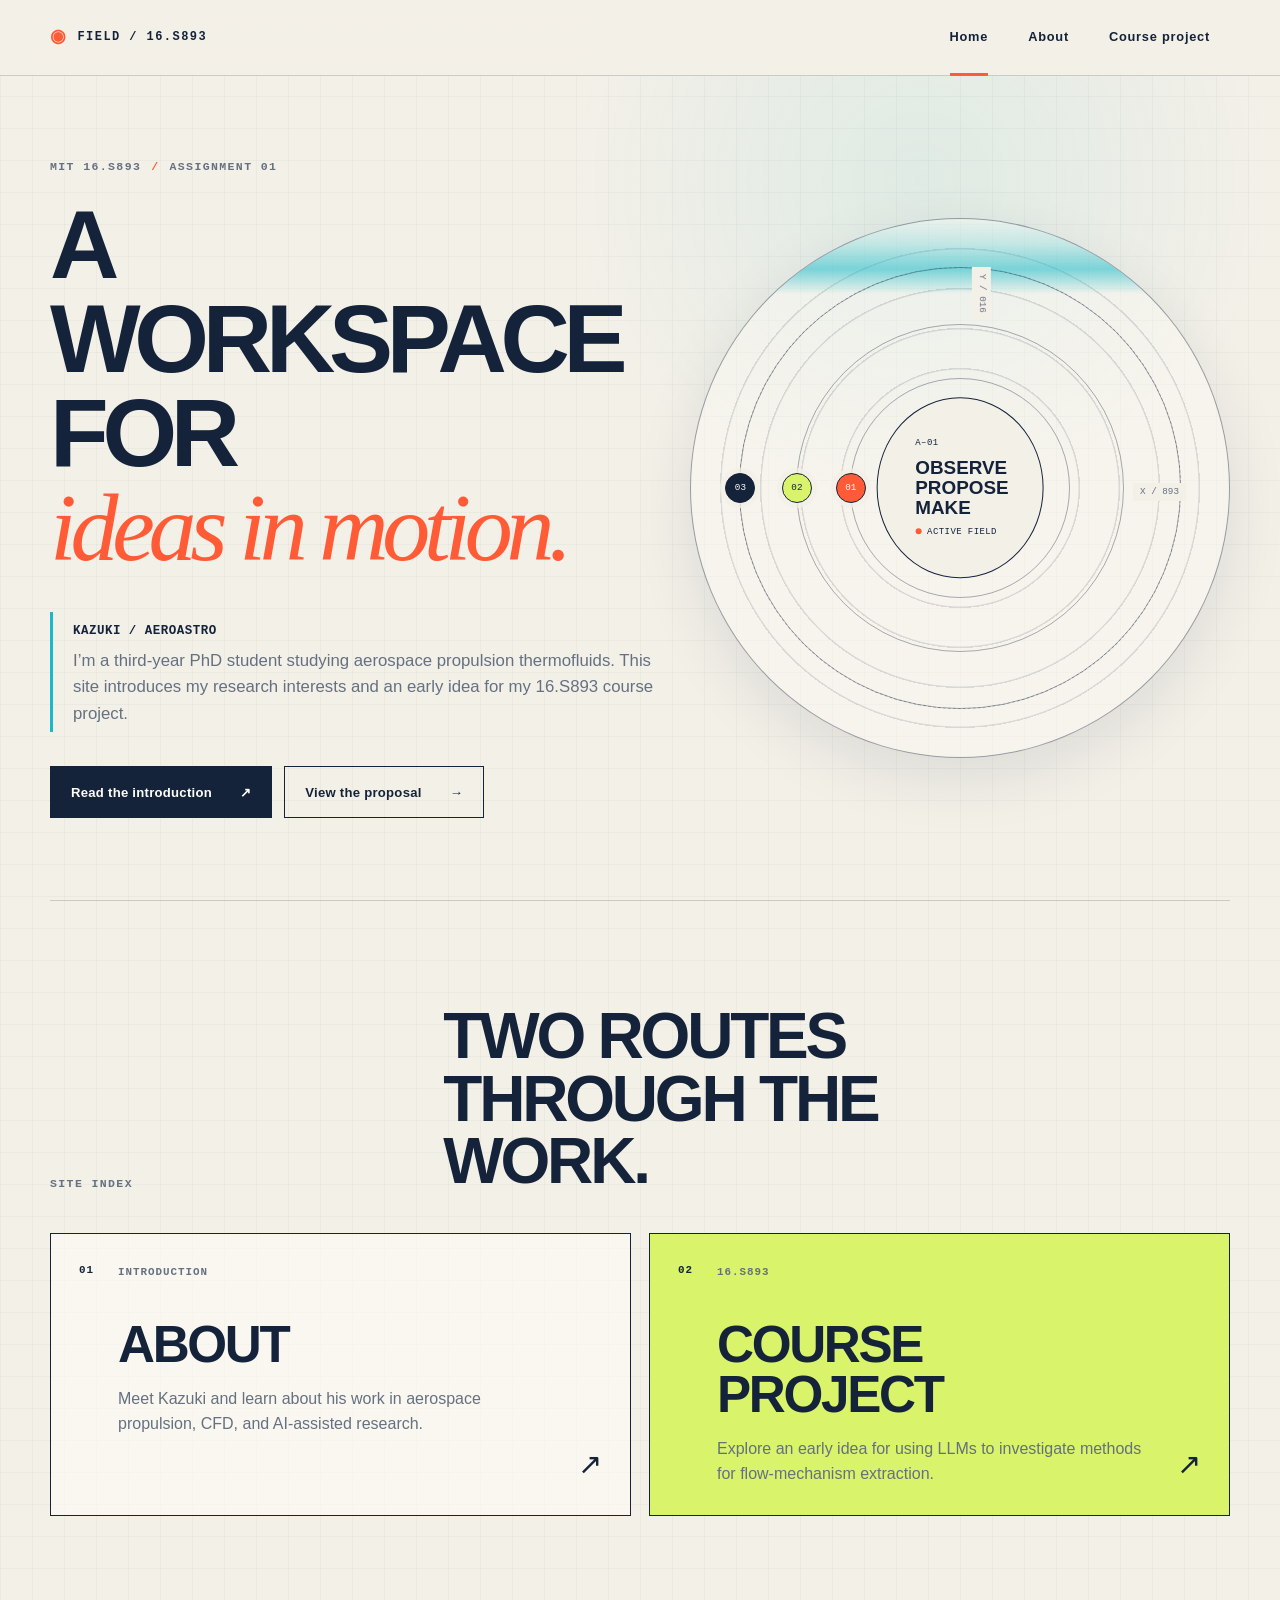
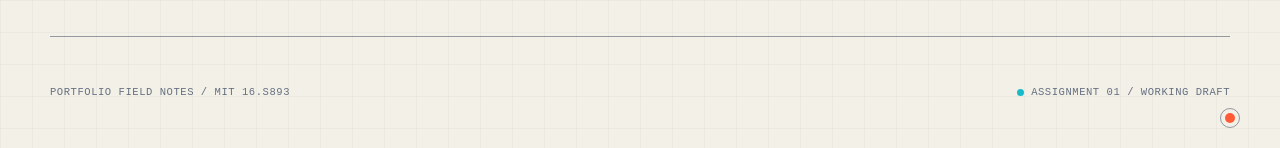
==== index.html @ 296e5cdb "Build Assignment 1 portfolio site" ====
<!doctype html>
<html lang="en">
<head>
  <meta charset="utf-8">
  <meta name="viewport" content="width=device-width, initial-scale=1">
  <meta name="description" content="A portfolio-style workspace for MIT 16.S893 Assignment 1.">
  <title>Field Notes — 16.S893</title>
  <link rel="stylesheet" href="assets/css/styles.css">
  <script src="assets/js/site.js" defer></script>
</head>
<body>
  <a class="skip-link" href="#main-content">Skip to content</a>

  <header class="site-header">
    <a class="site-mark" href="index.html" aria-label="Field Notes home">
      <span class="site-mark__symbol" aria-hidden="true">◉</span>
      <span>FIELD / 16.S893</span>
    </a>
    <nav class="site-nav" aria-label="Primary navigation">
      <a href="index.html" aria-current="page">Home</a>
      <a href="about.html">About</a>
      <a href="project.html">Course project</a>
    </nav>
  </header>

  <main id="main-content">
    <section class="hero page-shell" aria-labelledby="home-title">
      <div class="hero__copy">
        <p class="eyebrow"><span>MIT 16.S893</span><span>Assignment 01</span></p>
        <h1 id="home-title">A workspace for<br><em>ideas in motion.</em></h1>

        <!-- CONTENT START: Landing page summary -->
        <div class="intro-copy intro-copy--hero">
          <strong>KAZUKI / AEROASTRO</strong>
          <p>I’m a third-year PhD student studying aerospace propulsion thermofluids. This site introduces my research interests and an early idea for my 16.S893 course project.</p>
        </div>
        <!-- CONTENT END: Landing page summary -->

        <div class="button-row" aria-label="Explore the site">
          <a class="button button--primary" href="about.html">Read the introduction <span aria-hidden="true">↗</span></a>
          <a class="button button--quiet" href="project.html">View the proposal <span aria-hidden="true">→</span></a>
        </div>
      </div>

      <div class="orbit-stage" aria-label="Animated orbital diagram representing ideas in motion">
        <div class="orbit-stage__grid" aria-hidden="true"></div>
        <div class="scan-line" aria-hidden="true"></div>
        <div class="orbit orbit--outer" aria-hidden="true"><span class="orbit__node">03</span></div>
        <div class="orbit orbit--middle" aria-hidden="true"><span class="orbit__node">02</span></div>
        <div class="orbit orbit--inner" aria-hidden="true"><span class="orbit__node">01</span></div>
        <div class="orbit-core">
          <span class="orbit-core__index">A–01</span>
          <strong>OBSERVE<br>PROPOSE<br>MAKE</strong>
          <span class="orbit-core__status"><i aria-hidden="true"></i> ACTIVE FIELD</span>
        </div>
        <span class="axis-label axis-label--x" aria-hidden="true">X / 893</span>
        <span class="axis-label axis-label--y" aria-hidden="true">Y / 016</span>
      </div>
    </section>

    <section class="route-section page-shell" aria-labelledby="routes-title">
      <div class="section-heading">
        <p class="eyebrow">Site index</p>
        <h2 id="routes-title">Two routes through the work.</h2>
      </div>
      <div class="route-grid">
        <a class="route-card" href="about.html">
          <span class="route-card__number">01</span>
          <div>
            <p class="route-card__label">Introduction</p>
            <h3>About</h3>
            <p>Meet Kazuki and learn about his work in aerospace propulsion, CFD, and AI-assisted research.</p>
          </div>
          <span class="route-card__arrow" aria-hidden="true">↗</span>
        </a>
        <a class="route-card route-card--accent" href="project.html">
          <span class="route-card__number">02</span>
          <div>
            <p class="route-card__label">16.S893</p>
            <h3>Course project</h3>
            <p>Explore an early idea for using LLMs to investigate methods for flow-mechanism extraction.</p>
          </div>
          <span class="route-card__arrow" aria-hidden="true">↗</span>
        </a>
      </div>
    </section>
  </main>

  <footer class="site-footer page-shell">
    <p>Portfolio field notes <span aria-hidden="true">/</span> MIT 16.S893</p>
    <p class="footer-status"><span aria-hidden="true"></span> Assignment 01 / Working draft</p>
    <button class="footer-orbit" type="button" aria-label="Decorative orbit marker">
      <span aria-hidden="true"></span>
    </button>
  </footer>
  <div class="egg-announcer" aria-live="polite" aria-atomic="true"></div>
</body>
</html>
---- assets/css/styles.css ----
/*
  Field Notes / MIT 16.S893
  Shared visual system and responsive layout.
  Replace page content in the HTML files, not here.
*/

:root {
  --paper: #f3f0e8;
  --paper-deep: #e7e2d7;
  --ink: #14233a;
  --muted: #657080;
  --line: rgba(20, 35, 58, 0.18);
  --line-strong: rgba(20, 35, 58, 0.42);
  --orange: #ff5b36;
  --cyan: #18b9c8;
  --acid: #d9f36a;
  --white: #fffdf7;
  --display: "Arial Narrow", "Helvetica Neue", Arial, sans-serif;
  --body: Inter, ui-sans-serif, -apple-system, BlinkMacSystemFont, "Segoe UI", sans-serif;
  --mono: "SFMono-Regular", Consolas, "Liberation Mono", monospace;
  --shell: min(1180px, calc(100% - 64px));
  --shadow: 0 20px 60px rgba(20, 35, 58, 0.1);
}

* {
  box-sizing: border-box;
}

html {
  scroll-behavior: smooth;
}

body {
  margin: 0;
  color: var(--ink);
  background:
    linear-gradient(rgba(20, 35, 58, 0.035) 1px, transparent 1px),
    linear-gradient(90deg, rgba(20, 35, 58, 0.035) 1px, transparent 1px),
    var(--paper);
  background-size: 32px 32px;
  font-family: var(--body);
  font-size: 16px;
  line-height: 1.6;
}

body::before {
  position: fixed;
  z-index: -1;
  inset: 0;
  background: radial-gradient(circle at 72% 20%, rgba(24, 185, 200, 0.09), transparent 30%);
  content: "";
  pointer-events: none;
}

::selection {
  color: var(--ink);
  background: var(--acid);
}

img {
  display: block;
  max-width: 100%;
}

a {
  color: inherit;
}

button,
a {
  -webkit-tap-highlight-color: transparent;
}

button:focus-visible,
a:focus-visible {
  outline: 3px solid var(--cyan);
  outline-offset: 4px;
}

.skip-link {
  position: fixed;
  z-index: 100;
  top: 12px;
  left: 12px;
  padding: 10px 16px;
  color: var(--white);
  background: var(--ink);
  font-weight: 700;
  transform: translateY(-160%);
}

.skip-link:focus {
  transform: translateY(0);
}

.page-shell {
  width: var(--shell);
  margin-inline: auto;
}

.site-header {
  display: flex;
  z-index: 20;
  position: sticky;
  top: 0;
  align-items: center;
  justify-content: space-between;
  min-height: 76px;
  padding: 0 max(32px, calc((100vw - 1180px) / 2));
  border-bottom: 1px solid var(--line);
  background: rgba(243, 240, 232, 0.92);
  backdrop-filter: blur(14px);
}

.site-mark {
  display: inline-flex;
  align-items: center;
  gap: 10px;
  font-family: var(--mono);
  font-size: 0.75rem;
  font-weight: 700;
  letter-spacing: 0.12em;
  text-decoration: none;
}

.site-mark__symbol {
  color: var(--orange);
  font-size: 1.15rem;
  animation: pulse-mark 2.4s ease-in-out infinite;
}

.site-nav {
  display: flex;
  align-self: stretch;
  align-items: stretch;
}

.site-nav a {
  display: grid;
  position: relative;
  place-items: center;
  padding: 0 20px;
  font-size: 0.8rem;
  font-weight: 700;
  letter-spacing: 0.06em;
  text-decoration: none;
}

.site-nav a::after {
  position: absolute;
  right: 20px;
  bottom: -1px;
  left: 20px;
  height: 3px;
  background: var(--orange);
  content: "";
  transform: scaleX(0);
  transition: transform 180ms ease;
}

.site-nav a:hover::after,
.site-nav a[aria-current="page"]::after {
  transform: scaleX(1);
}

.eyebrow {
  display: flex;
  gap: 10px;
  margin: 0 0 22px;
  color: var(--muted);
  font-family: var(--mono);
  font-size: 0.72rem;
  font-weight: 700;
  letter-spacing: 0.12em;
  text-transform: uppercase;
}

.eyebrow span + span::before {
  margin-right: 10px;
  color: var(--orange);
  content: "/";
}

.hero {
  display: grid;
  grid-template-columns: minmax(0, 1.03fr) minmax(400px, 0.97fr);
  align-items: center;
  min-height: calc(100vh - 76px);
  min-height: calc(100svh - 76px);
  padding-block: 72px;
}

.hero__copy {
  z-index: 2;
  position: relative;
}

h1,
h2,
h3,
p {
  overflow-wrap: break-word;
}

h1,
h2,
h3 {
  margin-top: 0;
  font-family: var(--display);
  line-height: 0.98;
}

.hero h1,
.page-intro h1 {
  margin-bottom: 36px;
  font-size: clamp(4rem, 7.5vw, 7.4rem);
  font-weight: 800;
  letter-spacing: -0.065em;
  text-transform: uppercase;
}

h1 em,
h2 em {
  color: var(--orange);
  font-family: Georgia, "Times New Roman", serif;
  font-weight: 400;
  text-transform: none;
}

.intro-copy {
  border-left: 3px solid var(--cyan);
  color: var(--muted);
}

.intro-copy--hero {
  max-width: 610px;
  padding: 4px 0 4px 20px;
}

.intro-copy strong {
  color: var(--ink);
  font-family: var(--mono);
  font-size: 0.78rem;
  letter-spacing: 0.04em;
}

.intro-copy p {
  margin: 6px 0 0;
  font-size: 1.05rem;
}

.button-row {
  display: flex;
  flex-wrap: wrap;
  gap: 12px;
  margin-top: 34px;
}

.button {
  display: inline-flex;
  align-items: center;
  justify-content: space-between;
  gap: 28px;
  min-height: 52px;
  padding: 0 20px;
  border: 1px solid var(--ink);
  font-size: 0.82rem;
  font-weight: 800;
  letter-spacing: 0.02em;
  text-decoration: none;
  transition: color 180ms ease, background 180ms ease, transform 180ms ease;
}

.button:hover {
  transform: translateY(-3px);
}

.button--primary {
  color: var(--white);
  background: var(--ink);
}

.button--primary:hover {
  color: var(--ink);
  background: var(--acid);
}

.button--quiet:hover {
  background: var(--white);
}

.orbit-stage {
  position: relative;
  width: min(100%, 540px);
  aspect-ratio: 1;
  margin-left: auto;
  overflow: hidden;
  border: 1px solid var(--line-strong);
  border-radius: 50%;
  background: rgba(255, 253, 247, 0.36);
  box-shadow: var(--shadow);
  isolation: isolate;
}

.orbit-stage__grid {
  position: absolute;
  inset: 0;
  opacity: 0.75;
  background:
    linear-gradient(transparent calc(50% - 0.5px), var(--line-strong) 50%, transparent calc(50% + 0.5px)),
    linear-gradient(90deg, transparent calc(50% - 0.5px), var(--line-strong) 50%, transparent calc(50% + 0.5px)),
    repeating-radial-gradient(circle, transparent 0 38px, var(--line) 39px 40px);
}

.orbit-stage__grid::after {
  position: absolute;
  inset: 9%;
  border: 1px dashed var(--line-strong);
  border-radius: 50%;
  content: "";
}

.scan-line {
  position: absolute;
  z-index: 1;
  right: 8%;
  left: 8%;
  height: 14%;
  background: linear-gradient(transparent, rgba(24, 185, 200, 0.2), rgba(24, 185, 200, 0.55), transparent);
  animation: scan 4.5s ease-in-out infinite;
}

.orbit {
  position: absolute;
  z-index: 3;
  top: 50%;
  left: 50%;
  border: 1px solid rgba(20, 35, 58, 0.36);
  border-radius: 50%;
}

.orbit--outer {
  width: 82%;
  height: 82%;
  margin: -41%;
  animation: spin 19s linear infinite;
}

.orbit--middle {
  width: 61%;
  height: 61%;
  margin: -30.5%;
  animation: spin 13s linear infinite reverse;
}

.orbit--inner {
  width: 41%;
  height: 41%;
  margin: -20.5%;
  animation: spin 8s linear infinite;
}

.orbit__node {
  display: grid;
  position: absolute;
  top: 50%;
  left: -15px;
  place-items: center;
  width: 30px;
  height: 30px;
  margin-top: -15px;
  border: 1px solid var(--ink);
  border-radius: 50%;
  color: var(--white);
  background: var(--ink);
  font-family: var(--mono);
  font-size: 0.58rem;
  box-shadow: 0 0 0 5px rgba(243, 240, 232, 0.72);
}

.orbit--middle .orbit__node {
  color: var(--ink);
  background: var(--acid);
}

.orbit--inner .orbit__node {
  background: var(--orange);
}

.orbit-core {
  display: flex;
  z-index: 5;
  position: absolute;
  top: 50%;
  left: 50%;
  flex-direction: column;
  justify-content: center;
  width: 31%;
  aspect-ratio: 1;
  padding: 7%;
  border: 1px solid var(--ink);
  border-radius: 50%;
  background: var(--paper);
  transform: translate(-50%, -50%);
}

.orbit-core__index,
.orbit-core__status {
  font-family: var(--mono);
  font-size: clamp(0.42rem, 0.7vw, 0.62rem);
  letter-spacing: 0.05em;
}

.orbit-core strong {
  margin-block: 8px;
  font-size: clamp(0.68rem, 1.5vw, 1.18rem);
  line-height: 1.05;
}

.orbit-core__status {
  white-space: nowrap;
}

.orbit-core__status i {
  display: inline-block;
  width: 6px;
  height: 6px;
  border-radius: 50%;
  background: var(--orange);
}

.axis-label {
  position: absolute;
  z-index: 4;
  padding: 2px 7px;
  color: var(--muted);
  background: var(--paper);
  font-family: var(--mono);
  font-size: 0.58rem;
}

.axis-label--x {
  right: 8%;
  top: 49%;
}

.axis-label--y {
  top: 12%;
  left: 49%;
  transform: rotate(90deg);
}

.route-section {
  padding-block: 104px 120px;
  border-top: 1px solid var(--line);
}

.section-heading {
  display: grid;
  grid-template-columns: 1fr 2fr;
  align-items: end;
  margin-bottom: 40px;
}

.section-heading .eyebrow {
  margin: 0;
}

.section-heading h2 {
  max-width: 600px;
  margin: 0;
  font-size: clamp(2.4rem, 5vw, 4.8rem);
  letter-spacing: -0.05em;
  text-transform: uppercase;
}

.route-grid {
  display: grid;
  grid-template-columns: repeat(2, 1fr);
  gap: 18px;
}

.route-card {
  display: grid;
  grid-template-columns: auto 1fr auto;
  gap: 24px;
  min-height: 280px;
  padding: 28px;
  border: 1px solid var(--ink);
  background: rgba(255, 253, 247, 0.55);
  text-decoration: none;
  transition: box-shadow 200ms ease, transform 200ms ease;
}

.route-card:hover {
  box-shadow: 9px 9px 0 var(--ink);
  transform: translate(-5px, -5px);
}

.route-card--accent {
  background: var(--acid);
}

.route-card__number,
.route-card__label {
  font-family: var(--mono);
  font-size: 0.68rem;
  font-weight: 700;
  letter-spacing: 0.09em;
  text-transform: uppercase;
}

.route-card__label {
  margin: 2px 0 38px;
  color: var(--muted);
}

.route-card h3 {
  margin-bottom: 16px;
  font-size: clamp(2.3rem, 4vw, 4rem);
  letter-spacing: -0.045em;
  text-transform: uppercase;
}

.route-card p:last-child {
  max-width: 430px;
  margin: 0;
  color: var(--muted);
}

.route-card__arrow {
  align-self: end;
  font-size: 1.8rem;
}

/* Interior pages */
.interior-page {
  padding-top: 90px;
}

.page-intro {
  display: grid;
  grid-template-columns: 2fr 1fr;
  align-items: end;
  gap: 60px;
  padding-bottom: 70px;
  border-bottom: 1px solid var(--line-strong);
}

.page-intro h1 {
  margin: 0;
}

.page-intro__note {
  max-width: 370px;
  margin: 0 0 10px auto;
  padding-left: 18px;
  border-left: 3px solid var(--cyan);
  color: var(--muted);
}

.page-intro--project .page-intro__note {
  border-color: var(--orange);
}

.content-layout {
  display: grid;
  grid-template-columns: minmax(150px, 0.28fr) minmax(0, 1fr);
  gap: clamp(48px, 8vw, 120px);
  padding-block: 88px 120px;
}

.content-rail {
  align-self: start;
  position: sticky;
  top: 120px;
  padding-top: 13px;
  border-top: 2px solid var(--ink);
}

.content-rail > p {
  margin: 0 0 18px;
  font-family: var(--mono);
  font-size: 0.68rem;
  font-weight: 700;
  letter-spacing: 0.1em;
  text-transform: uppercase;
}

.content-rail ol {
  margin: 0;
  padding: 0;
  list-style: none;
  counter-reset: rail;
}

.content-rail li {
  counter-increment: rail;
  border-bottom: 1px solid var(--line);
}

.content-rail a {
  display: flex;
  gap: 10px;
  padding-block: 10px;
  color: var(--muted);
  font-size: 0.78rem;
  text-decoration: none;
}

.content-rail a::before {
  color: var(--orange);
  font-family: var(--mono);
  content: "0" counter(rail);
}

.content-rail a:hover {
  color: var(--ink);
}

.content-stack {
  min-width: 0;
}

.content-section {
  margin: 0;
  padding-block: 0 88px;
  scroll-margin-top: 110px;
}

.content-section + .content-section {
  padding-top: 80px;
  border-top: 1px solid var(--line-strong);
}

.section-index {
  margin: 0 0 24px;
  color: var(--orange);
  font-family: var(--mono);
  font-size: 0.7rem;
  font-weight: 700;
  letter-spacing: 0.1em;
  text-transform: uppercase;
}

.content-section h2,
.project-title-card h2 {
  max-width: 800px;
  margin-bottom: 32px;
  font-size: clamp(2.5rem, 5vw, 5.3rem);
  letter-spacing: -0.055em;
  text-transform: uppercase;
}

.prose {
  max-width: 780px;
  color: #3f4b5c;
  font-size: clamp(1rem, 1.5vw, 1.14rem);
}

.prose p {
  margin: 0 0 1.35em;
}

.prose strong {
  color: var(--ink);
}

.prose h3 {
  margin: 42px 0 15px;
  color: var(--ink);
  font-size: 1.35rem;
  line-height: 1.25;
  text-transform: uppercase;
}

.prose ul {
  margin: 26px 0;
  padding: 0;
  border-top: 1px solid var(--line);
  list-style: none;
}

.prose li {
  padding: 14px 0 14px 28px;
  border-bottom: 1px solid var(--line);
}

.prose li::before {
  display: inline-block;
  width: 28px;
  margin-left: -28px;
  color: var(--orange);
  content: "↳";
}

.prose a {
  text-decoration-thickness: 1px;
  text-underline-offset: 4px;
}

.prose a:hover {
  color: var(--orange);
}

.tag-list {
  display: flex;
  flex-wrap: wrap;
  gap: 8px;
  margin-top: 38px;
}

.tag-list span {
  padding: 8px 12px;
  border: 1px solid var(--line-strong);
  border-radius: 99px;
  font-family: var(--mono);
  font-size: 0.68rem;
}

figcaption {
  margin-top: 12px;
  color: var(--muted);
  font-size: 0.78rem;
}

.content-image {
  width: 100%;
  height: auto;
}

.project-title-card {
  display: grid;
  position: relative;
  grid-template-columns: 1fr auto;
  gap: 40px;
  margin-top: 48px;
  padding: 36px;
  overflow: hidden;
  color: var(--white);
  background: var(--ink);
}

.project-title-card__status {
  grid-column: 1 / -1;
  font-family: var(--mono);
  font-size: 0.67rem;
  letter-spacing: 0.08em;
  text-transform: uppercase;
}

.project-title-card__status i {
  display: inline-block;
  width: 7px;
  height: 7px;
  margin-right: 6px;
  border-radius: 50%;
  background: var(--acid);
  animation: status-blink 1.8s steps(2, end) infinite;
}

.project-title-card .section-index {
  color: var(--cyan);
}

.project-title-card h2 {
  margin-bottom: 14px;
}

.project-title-card p:last-child {
  max-width: 700px;
  margin: 0;
  color: #bdc5cf;
}

.project-title-card__code {
  align-self: end;
  color: var(--acid);
  font-family: var(--mono);
  font-size: clamp(2rem, 5vw, 5rem);
  letter-spacing: -0.08em;
}

.next-page {
  display: flex;
  align-items: center;
  justify-content: space-between;
  margin-bottom: 100px;
  padding-block: 34px;
  border-block: 1px solid var(--ink);
}

.next-page > span {
  color: var(--muted);
  font-family: var(--mono);
  font-size: 0.68rem;
  letter-spacing: 0.09em;
  text-transform: uppercase;
}

.next-page a {
  font-family: var(--display);
  font-size: clamp(1.8rem, 4vw, 3.6rem);
  font-weight: 800;
  letter-spacing: -0.04em;
  text-decoration: none;
  text-transform: uppercase;
}

.next-page a:hover {
  color: var(--orange);
}

.site-footer {
  display: grid;
  position: relative;
  grid-template-columns: 1fr auto;
  align-items: center;
  min-height: 112px;
  border-top: 1px solid var(--line-strong);
  color: var(--muted);
  font-family: var(--mono);
  font-size: 0.66rem;
  letter-spacing: 0.05em;
  text-transform: uppercase;
}

.footer-status {
  display: flex;
  align-items: center;
  gap: 7px;
}

.footer-status > span {
  width: 7px;
  height: 7px;
  border-radius: 50%;
  background: var(--cyan);
}

.footer-orbit {
  position: absolute;
  right: -22px;
  bottom: 8px;
  width: 44px;
  height: 44px;
  padding: 0;
  border: 0;
  border-radius: 50%;
  background: transparent;
  cursor: pointer;
}

.footer-orbit > span {
  display: block;
  position: absolute;
  inset: 17px;
  border-radius: 50%;
  background: var(--orange);
}

.footer-orbit > span::before {
  position: absolute;
  inset: -5px;
  border: 1px solid var(--line-strong);
  border-radius: 50%;
  content: "";
}

/* Easter egg */
.egg-announcer {
  position: fixed;
  width: 1px;
  height: 1px;
  overflow: hidden;
  clip-path: inset(50%);
}

.easter-egg {
  position: fixed;
  z-index: 80;
  top: 38%;
  left: 0;
  width: 190px;
  pointer-events: none;
  animation: satellite-flight 5s cubic-bezier(0.36, 0.08, 0.5, 0.93) forwards;
}

.easter-egg p {
  width: max-content;
  margin: 12px 0 0;
  padding: 6px 10px;
  border: 1px solid var(--ink);
  color: var(--ink);
  background: var(--acid);
  font-family: var(--mono);
  font-size: 0.64rem;
  letter-spacing: 0.05em;
  text-transform: uppercase;
  box-shadow: 4px 4px 0 var(--ink);
}

.satellite {
  display: flex;
  align-items: center;
  filter: drop-shadow(0 8px 8px rgba(20, 35, 58, 0.2));
  transform: rotate(8deg);
}

.satellite__panel {
  display: block;
  width: 62px;
  height: 30px;
  border: 3px solid var(--ink);
  background: repeating-linear-gradient(90deg, var(--cyan) 0 13px, var(--ink) 13px 16px);
}

.satellite__body {
  display: block;
  position: relative;
  width: 45px;
  height: 45px;
  border: 3px solid var(--ink);
  border-radius: 50%;
  background: var(--orange);
}

.satellite__body i {
  position: absolute;
  top: 10px;
  left: 10px;
  width: 8px;
  height: 8px;
  border-radius: 50%;
  background: var(--acid);
}

@keyframes spin {
  to { transform: rotate(360deg); }
}

@keyframes scan {
  0%, 100% { top: 4%; opacity: 0.35; }
  50% { top: 82%; opacity: 0.9; }
}

@keyframes pulse-mark {
  0%, 100% { transform: scale(0.72); opacity: 0.65; }
  50% { transform: scale(1); opacity: 1; }
}

@keyframes status-blink {
  50% { opacity: 0.35; }
}

@keyframes satellite-flight {
  0% { transform: translateX(-220px) translateY(70px) rotate(-8deg); }
  28% { transform: translateX(28vw) translateY(-25px) rotate(2deg); }
  66% { transform: translateX(66vw) translateY(30px) rotate(-3deg); }
  100% { transform: translateX(calc(100vw + 240px)) translateY(-60px) rotate(6deg); }
}

@media (max-width: 900px) {
  :root {
    --shell: min(720px, calc(100% - 40px));
  }

  .site-header {
    padding-inline: 20px;
  }

  .hero {
    grid-template-columns: 1fr;
    gap: 60px;
    padding-top: 70px;
  }

  .hero__copy {
    max-width: 680px;
  }

  .orbit-stage {
    width: min(100%, 580px);
    margin-inline: auto;
  }

  .section-heading,
  .page-intro {
    grid-template-columns: 1fr;
  }

  .page-intro__note {
    max-width: 560px;
    margin-left: 0;
  }

  .content-layout {
    grid-template-columns: 1fr;
    gap: 48px;
  }

  .content-rail {
    position: static;
  }

  .content-rail ol {
    display: flex;
    flex-wrap: wrap;
    gap: 0 18px;
  }

  .content-rail li {
    border-bottom: 0;
  }
}

@media (max-width: 680px) {
  :root {
    --shell: calc(100% - 32px);
  }

  body {
    background-size: 24px 24px;
  }

  .site-header {
    position: relative;
    flex-wrap: wrap;
    min-height: auto;
    padding: 15px 16px 0;
  }

  .site-mark {
    margin-bottom: 14px;
  }

  .site-nav {
    flex-basis: calc(100% + 32px);
    order: 2;
    height: 47px;
    margin-inline: -16px;
    border-top: 1px solid var(--line);
  }

  .site-nav a {
    flex: 1;
    padding-inline: 7px;
    font-size: 0.68rem;
  }

  .site-nav a::after {
    right: 8px;
    left: 8px;
  }

  .hero {
    min-height: auto;
    padding-block: 60px 80px;
  }

  .hero h1,
  .page-intro h1 {
    font-size: clamp(3.35rem, 16vw, 5.2rem);
  }

  .eyebrow {
    flex-wrap: wrap;
  }

  .button-row,
  .button {
    width: 100%;
  }

  .orbit-stage {
    width: 100%;
  }

  .route-section {
    padding-block: 76px;
  }

  .section-heading {
    gap: 24px;
  }

  .route-grid {
    grid-template-columns: 1fr;
  }

  .route-card {
    grid-template-columns: auto 1fr;
    min-height: 260px;
  }

  .route-card__arrow {
    grid-column: 2;
    justify-self: end;
  }

  .interior-page {
    padding-top: 58px;
  }

  .page-intro {
    gap: 30px;
    padding-bottom: 50px;
  }

  .content-layout {
    padding-block: 58px 80px;
  }

  .content-section {
    padding-bottom: 60px;
  }

  .content-section + .content-section {
    padding-top: 58px;
  }

  .content-section h2,
  .project-title-card h2 {
    font-size: clamp(2.2rem, 12vw, 3.6rem);
  }

  .project-title-card {
    grid-template-columns: 1fr;
    padding: 26px;
  }

  .project-title-card__code {
    justify-self: end;
  }

  .next-page {
    align-items: flex-start;
    flex-direction: column;
    gap: 20px;
    margin-bottom: 70px;
  }

  .site-footer {
    grid-template-columns: 1fr;
    gap: 6px;
    padding-block: 26px;
  }

  .site-footer p {
    margin: 0;
  }

  .footer-orbit {
    right: -10px;
  }
}

@media (prefers-reduced-motion: reduce) {
  html {
    scroll-behavior: auto;
  }

  *,
  *::before,
  *::after {
    scroll-behavior: auto !important;
    animation-duration: 0.001ms !important;
    animation-iteration-count: 1 !important;
    transition-duration: 0.001ms !important;
  }

  .easter-egg {
    top: 40%;
    left: 50%;
    animation: none !important;
    transform: translateX(-50%);
  }
}
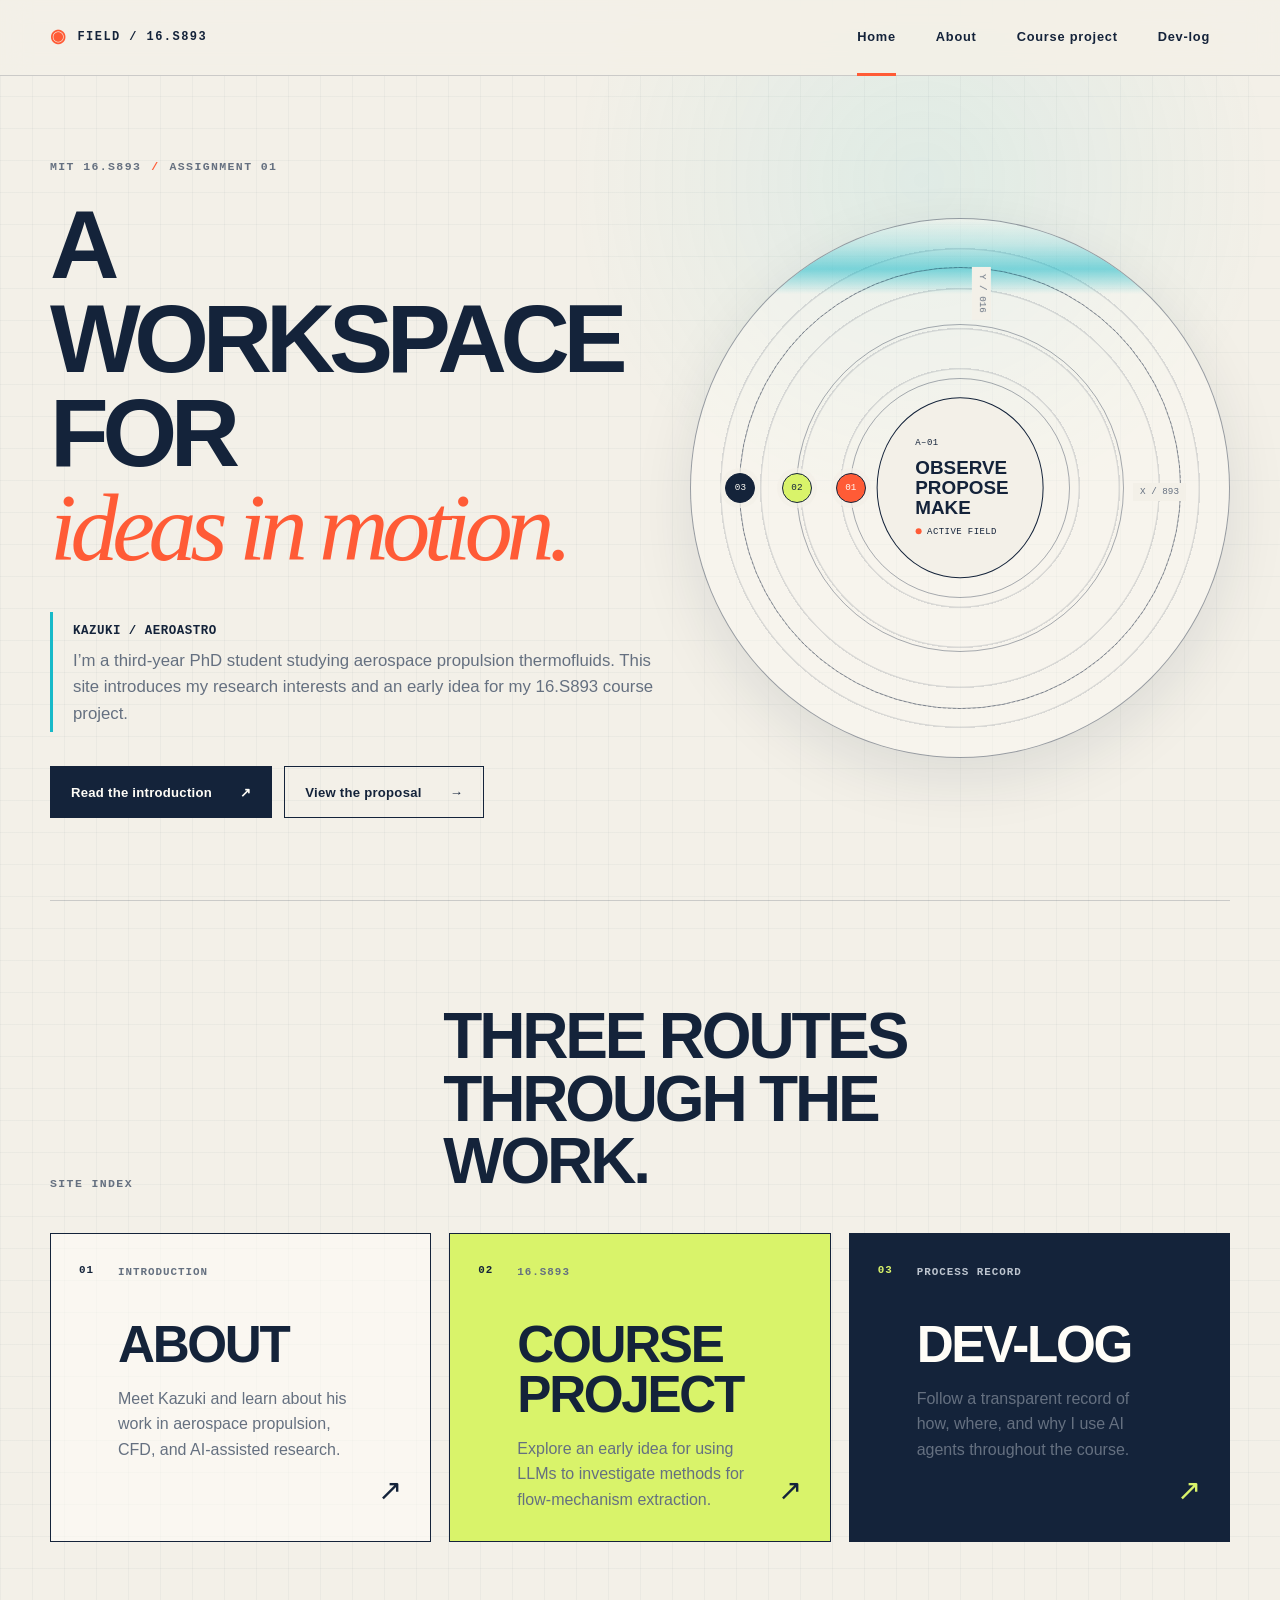
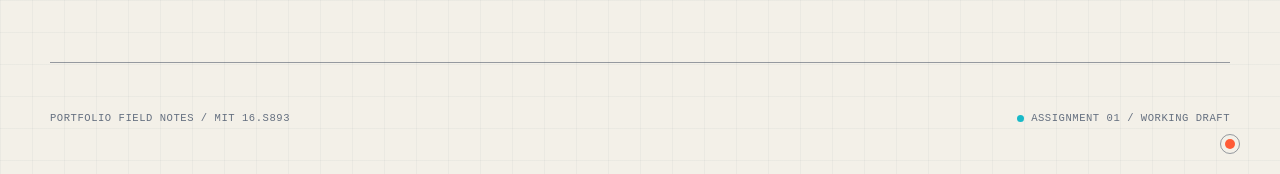
==== commit 3f54cb14: "Add AI usage dev log" ====
--- a/index.html
+++ b/index.html
@@ -20,6 +20,7 @@
       <a href="index.html" aria-current="page">Home</a>
       <a href="about.html">About</a>
       <a href="project.html">Course project</a>
+      <a href="dev-log.html">Dev-log</a>
     </nav>
   </header>
 
@@ -61,7 +62,7 @@
     <section class="route-section page-shell" aria-labelledby="routes-title">
       <div class="section-heading">
         <p class="eyebrow">Site index</p>
-        <h2 id="routes-title">Two routes through the work.</h2>
+        <h2 id="routes-title">Three routes through the work.</h2>
       </div>
       <div class="route-grid">
         <a class="route-card" href="about.html">
@@ -82,6 +83,15 @@
           </div>
           <span class="route-card__arrow" aria-hidden="true">↗</span>
         </a>
+        <a class="route-card route-card--dark" href="dev-log.html">
+          <span class="route-card__number">03</span>
+          <div>
+            <p class="route-card__label">Process record</p>
+            <h3>Dev-log</h3>
+            <p>Follow a transparent record of how, where, and why I use AI agents throughout the course.</p>
+          </div>
+          <span class="route-card__arrow" aria-hidden="true">↗</span>
+        </a>
       </div>
     </section>
   </main>
--- a/assets/css/styles.css
+++ b/assets/css/styles.css
@@ -476,7 +476,7 @@
 
 .route-grid {
   display: grid;
-  grid-template-columns: repeat(2, 1fr);
+  grid-template-columns: repeat(3, 1fr);
   gap: 18px;
 }
 
@@ -501,6 +501,25 @@
   background: var(--acid);
 }
 
+.route-card--dark {
+  color: var(--white);
+  background: var(--ink);
+}
+
+.route-card--dark:hover {
+  box-shadow: 9px 9px 0 var(--orange);
+}
+
+.route-card--dark .route-card__label,
+.route-card--dark p:last-child {
+  color: #bdc5cf;
+}
+
+.route-card--dark .route-card__number,
+.route-card--dark .route-card__arrow {
+  color: var(--acid);
+}
+
 .route-card__number,
 .route-card__label {
   font-family: var(--mono);
@@ -561,6 +580,10 @@
 
 .page-intro--project .page-intro__note {
   border-color: var(--orange);
+}
+
+.page-intro--devlog .page-intro__note {
+  border-color: var(--acid);
 }
 
 .content-layout {
@@ -779,6 +802,243 @@
   font-family: var(--mono);
   font-size: clamp(2rem, 5vw, 5rem);
   letter-spacing: -0.08em;
+}
+
+/* Dev-log */
+.log-overview {
+  display: grid;
+  grid-template-columns: minmax(0, 0.9fr) minmax(0, 1.1fr);
+  gap: clamp(48px, 8vw, 120px);
+  padding-block: 72px;
+}
+
+.log-overview h2,
+.log-entry h2,
+.log-protocol h2 {
+  margin-bottom: 0;
+  font-size: clamp(2.5rem, 5vw, 5.1rem);
+  letter-spacing: -0.055em;
+  text-transform: uppercase;
+}
+
+.log-overview .prose p:last-child {
+  margin-bottom: 0;
+}
+
+.log-summary {
+  display: grid;
+  grid-template-columns: repeat(3, 1fr);
+  color: var(--white);
+  background: var(--ink);
+}
+
+.log-summary > div {
+  display: flex;
+  min-height: 150px;
+  padding: 26px;
+  border-right: 1px solid rgba(255, 255, 255, 0.2);
+  flex-direction: column;
+  justify-content: space-between;
+}
+
+.log-summary > div:last-child {
+  border-right: 0;
+}
+
+.log-summary__value {
+  color: var(--acid);
+  font-family: var(--display);
+  font-size: clamp(2.5rem, 5vw, 4.7rem);
+  font-weight: 800;
+  letter-spacing: -0.06em;
+  line-height: 1;
+}
+
+.log-summary__label {
+  color: #bdc5cf;
+  font-family: var(--mono);
+  font-size: 0.66rem;
+  letter-spacing: 0.08em;
+  text-transform: uppercase;
+}
+
+.content-layout--log {
+  padding-top: 104px;
+}
+
+.log-feed {
+  min-width: 0;
+}
+
+.log-entry {
+  padding-bottom: 96px;
+  scroll-margin-top: 110px;
+}
+
+.log-entry + .log-entry {
+  padding-top: 88px;
+  border-top: 1px solid var(--line-strong);
+}
+
+.log-entry__header {
+  display: grid;
+  grid-template-columns: minmax(0, 1fr) auto;
+  align-items: start;
+  gap: 36px;
+  margin-bottom: 40px;
+}
+
+.log-entry__header .section-index {
+  margin-bottom: 20px;
+}
+
+.log-entry__header time {
+  display: grid;
+  place-items: center;
+  width: 92px;
+  aspect-ratio: 1;
+  border: 1px solid var(--ink);
+  color: var(--ink);
+  background: var(--orange);
+  font-family: var(--mono);
+  font-size: 0.68rem;
+  font-weight: 700;
+  letter-spacing: 0.07em;
+  line-height: 1.35;
+  text-align: center;
+  text-transform: uppercase;
+}
+
+.log-meta {
+  display: grid;
+  grid-template-columns: repeat(3, 1fr);
+  margin: 0 0 42px;
+  border-block: 1px solid var(--line-strong);
+}
+
+.log-meta > div {
+  padding: 17px 18px 18px 0;
+}
+
+.log-meta > div + div {
+  padding-left: 18px;
+  border-left: 1px solid var(--line);
+}
+
+.log-meta dt {
+  margin-bottom: 4px;
+  color: var(--orange);
+  font-family: var(--mono);
+  font-size: 0.62rem;
+  font-weight: 700;
+  letter-spacing: 0.1em;
+  text-transform: uppercase;
+}
+
+.log-meta dd {
+  margin: 0;
+  color: var(--muted);
+  font-size: 0.78rem;
+  line-height: 1.45;
+}
+
+.log-entry__body {
+  display: grid;
+  grid-template-columns: repeat(3, 1fr);
+  gap: 14px;
+}
+
+.log-entry__body section {
+  padding: 22px;
+  border: 1px solid var(--line-strong);
+  background: rgba(255, 253, 247, 0.5);
+}
+
+.log-entry__body h3 {
+  margin-bottom: 18px;
+  font-family: var(--mono);
+  font-size: 0.7rem;
+  letter-spacing: 0.08em;
+  line-height: 1.4;
+  text-transform: uppercase;
+}
+
+.log-entry__body h3::before {
+  margin-right: 8px;
+  color: var(--cyan);
+  content: "●";
+}
+
+.log-entry__body p {
+  margin: 0;
+  color: #3f4b5c;
+  font-size: 0.9rem;
+}
+
+.log-entry__outcome {
+  display: flex;
+  gap: 22px;
+  margin: 14px 0 0;
+  padding: 16px 20px;
+  color: var(--ink);
+  background: var(--acid);
+  font-size: 0.86rem;
+}
+
+.log-entry__outcome span {
+  flex: 0 0 auto;
+  font-family: var(--mono);
+  font-size: 0.67rem;
+  font-weight: 700;
+  letter-spacing: 0.08em;
+  text-transform: uppercase;
+}
+
+.log-protocol {
+  padding: 40px;
+  scroll-margin-top: 110px;
+  color: var(--white);
+  background: var(--ink);
+}
+
+.log-protocol .section-index {
+  color: var(--cyan);
+}
+
+.log-protocol h2 {
+  max-width: 700px;
+  font-size: clamp(2.4rem, 5vw, 4.7rem);
+}
+
+.log-protocol ol {
+  display: grid;
+  grid-template-columns: repeat(3, 1fr);
+  gap: 1px;
+  margin: 38px 0 0;
+  padding: 1px;
+  background: rgba(255, 255, 255, 0.2);
+  list-style: none;
+  counter-reset: protocol;
+}
+
+.log-protocol li {
+  padding: 24px;
+  color: #bdc5cf;
+  background: var(--ink);
+  counter-increment: protocol;
+}
+
+.log-protocol li::before {
+  display: block;
+  margin-bottom: 24px;
+  color: var(--acid);
+  font-family: var(--mono);
+  font-size: 0.67rem;
+  content: "0" counter(protocol);
+}
+
+.log-protocol strong {
+  color: var(--white);
 }
 
 .next-page {
@@ -985,7 +1245,24 @@
   }
 
   .section-heading,
-  .page-intro {
+  .page-intro,
+  .log-overview {
+    grid-template-columns: 1fr;
+  }
+
+  .route-grid {
+    grid-template-columns: repeat(2, 1fr);
+  }
+
+  .route-card--dark {
+    grid-column: 1 / -1;
+  }
+
+  .log-entry__body {
+    grid-template-columns: 1fr;
+  }
+
+  .log-protocol ol {
     grid-template-columns: 1fr;
   }
 
@@ -1037,15 +1314,17 @@
   .site-nav {
     flex-basis: calc(100% + 32px);
     order: 2;
-    height: 47px;
+    min-height: 47px;
     margin-inline: -16px;
     border-top: 1px solid var(--line);
   }
 
   .site-nav a {
     flex: 1;
-    padding-inline: 7px;
-    font-size: 0.68rem;
+    padding: 9px 5px;
+    font-size: 0.62rem;
+    line-height: 1.2;
+    text-align: center;
   }
 
   .site-nav a::after {
@@ -1088,6 +1367,10 @@
     grid-template-columns: 1fr;
   }
 
+  .route-card--dark {
+    grid-column: auto;
+  }
+
   .route-card {
     grid-template-columns: auto 1fr;
     min-height: 260px;
@@ -1131,6 +1414,78 @@
 
   .project-title-card__code {
     justify-self: end;
+  }
+
+  .log-overview {
+    gap: 28px;
+    padding-block: 54px;
+  }
+
+  .log-summary {
+    grid-template-columns: 1fr;
+  }
+
+  .log-summary > div {
+    min-height: 120px;
+    border-right: 0;
+    border-bottom: 1px solid rgba(255, 255, 255, 0.2);
+  }
+
+  .log-summary > div:last-child {
+    border-bottom: 0;
+  }
+
+  .content-layout--log {
+    padding-top: 68px;
+  }
+
+  .log-entry,
+  .log-entry + .log-entry {
+    padding-bottom: 70px;
+  }
+
+  .log-entry + .log-entry {
+    padding-top: 66px;
+  }
+
+  .log-entry__header {
+    grid-template-columns: 1fr;
+    gap: 24px;
+  }
+
+  .log-entry__header time {
+    width: auto;
+    min-height: 48px;
+    aspect-ratio: auto;
+    padding: 8px 14px;
+  }
+
+  .log-entry__header time br {
+    display: none;
+  }
+
+  .log-meta {
+    grid-template-columns: 1fr;
+  }
+
+  .log-meta > div,
+  .log-meta > div + div {
+    padding: 14px 0;
+    border-left: 0;
+    border-bottom: 1px solid var(--line);
+  }
+
+  .log-meta > div:last-child {
+    border-bottom: 0;
+  }
+
+  .log-entry__outcome {
+    flex-direction: column;
+    gap: 5px;
+  }
+
+  .log-protocol {
+    padding: 27px;
   }
 
   .next-page {
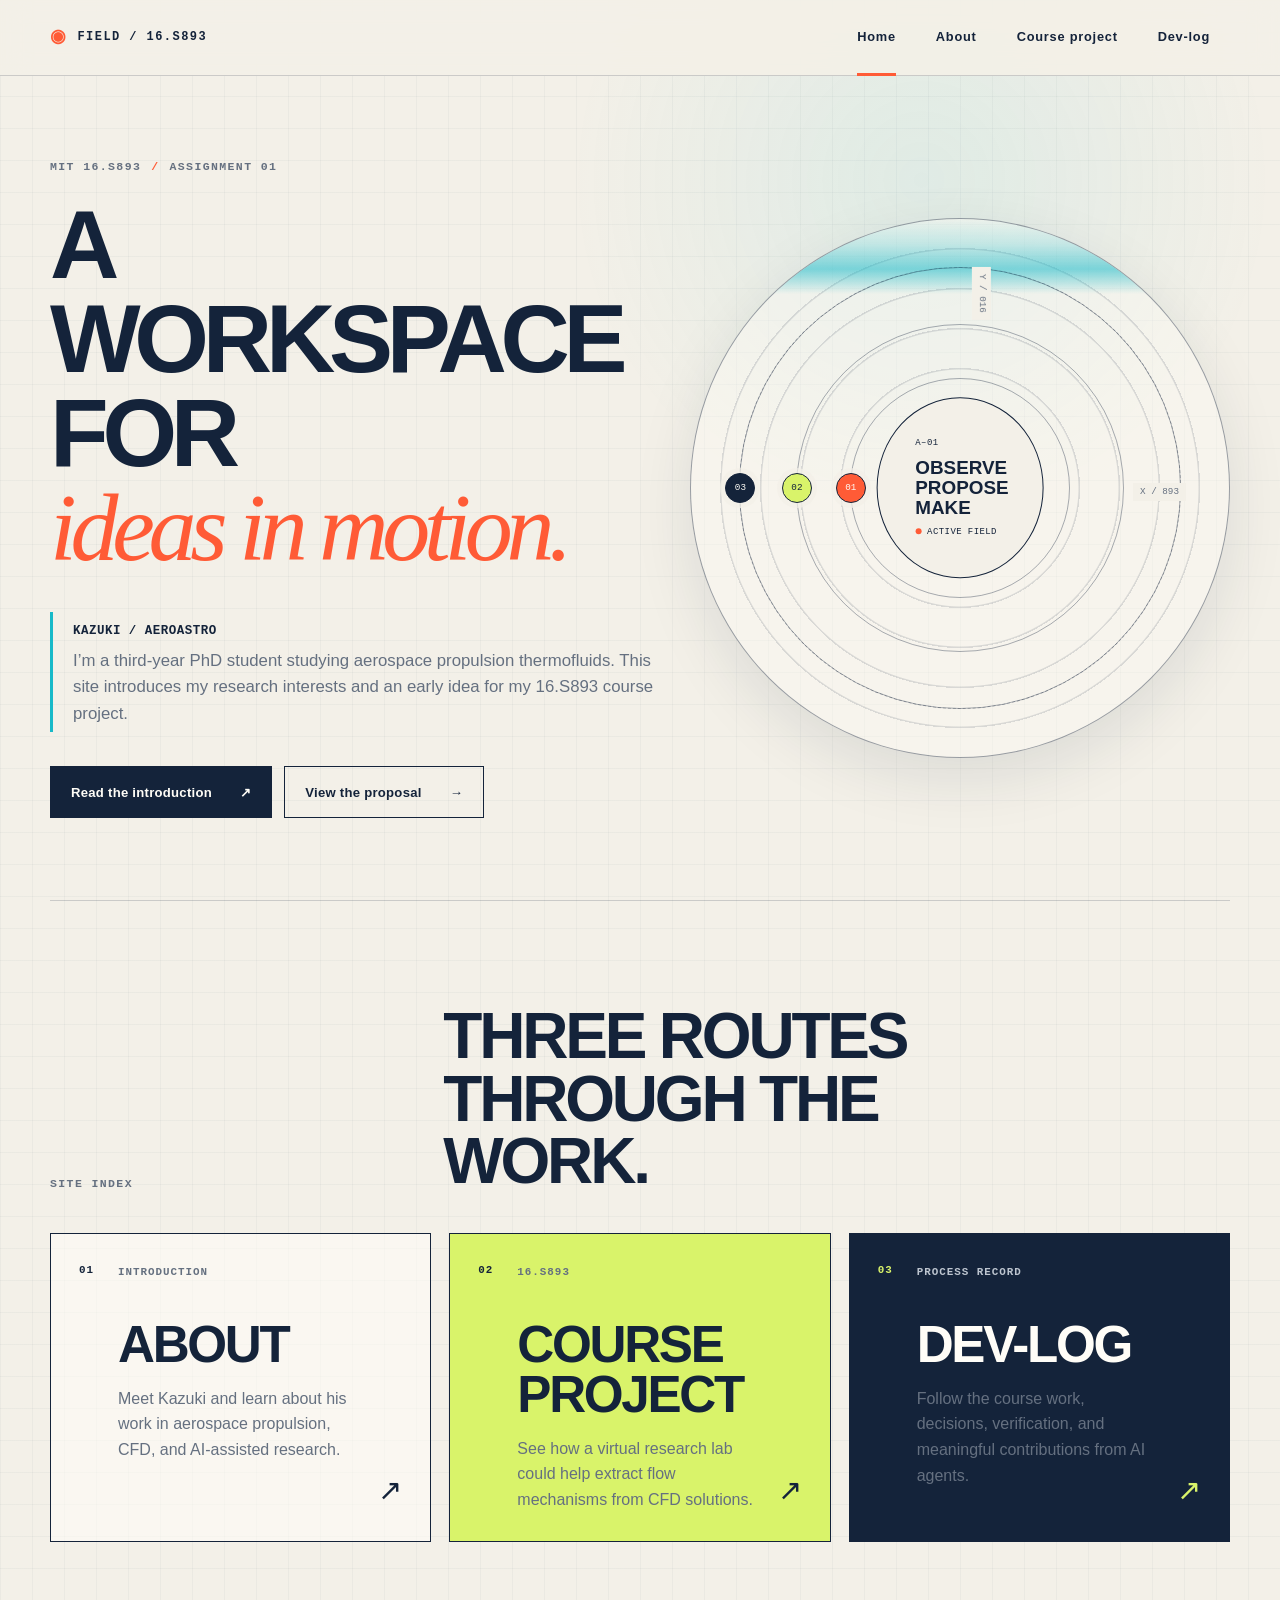
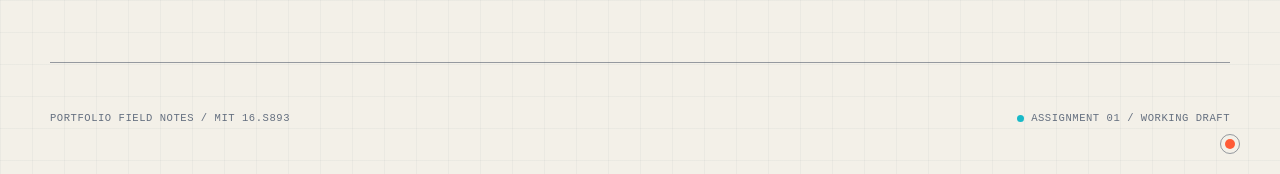
==== commit cc8ad4e2: "Turn project proposal into lightning talk" ====
--- a/index.html
+++ b/index.html
@@ -79,7 +79,7 @@
           <div>
             <p class="route-card__label">16.S893</p>
             <h3>Course project</h3>
-            <p>Explore an early idea for using LLMs to investigate methods for flow-mechanism extraction.</p>
+            <p>See how a virtual research lab could help extract flow mechanisms from CFD solutions.</p>
           </div>
           <span class="route-card__arrow" aria-hidden="true">↗</span>
         </a>
@@ -88,7 +88,7 @@
           <div>
             <p class="route-card__label">Process record</p>
             <h3>Dev-log</h3>
-            <p>Follow a transparent record of how, where, and why I use AI agents throughout the course.</p>
+            <p>Follow the course work, decisions, verification, and meaningful contributions from AI agents.</p>
           </div>
           <span class="route-card__arrow" aria-hidden="true">↗</span>
         </a>
--- a/assets/css/styles.css
+++ b/assets/css/styles.css
@@ -804,6 +804,624 @@
   letter-spacing: -0.08em;
 }
 
+/* Project lightning talk */
+.project-talk {
+  padding-top: 0;
+}
+
+.talk-hero {
+  display: grid;
+  grid-template-columns: minmax(0, 1.45fr) minmax(280px, 0.55fr);
+  align-items: center;
+  gap: clamp(48px, 7vw, 100px);
+  min-height: calc(100vh - 76px);
+  min-height: calc(100svh - 76px);
+  padding-block: clamp(72px, 9vw, 128px);
+  border-bottom: 1px solid var(--line-strong);
+}
+
+.talk-hero h1 {
+  max-width: 900px;
+  margin-bottom: 30px;
+  font-size: clamp(3.6rem, 6.7vw, 7rem);
+  font-weight: 800;
+  letter-spacing: -0.065em;
+  line-height: 0.92;
+  text-transform: uppercase;
+}
+
+.talk-kicker {
+  margin: 0 0 18px;
+  color: var(--cyan);
+  font-family: var(--mono);
+  font-size: 0.72rem;
+  font-weight: 800;
+  letter-spacing: 0.12em;
+  text-transform: uppercase;
+}
+
+.talk-deck {
+  max-width: 760px;
+  margin: 0;
+  padding-left: 22px;
+  border-left: 3px solid var(--orange);
+  color: #3f4b5c;
+  font-size: clamp(1.12rem, 1.9vw, 1.42rem);
+  line-height: 1.5;
+}
+
+.talk-hero__actions {
+  display: flex;
+  flex-wrap: wrap;
+  align-items: center;
+  gap: 18px;
+  margin-top: 34px;
+}
+
+.talk-duration {
+  color: var(--muted);
+  font-family: var(--mono);
+  font-size: 0.7rem;
+  letter-spacing: 0.08em;
+  text-transform: uppercase;
+}
+
+.talk-duration strong {
+  color: var(--ink);
+}
+
+.talk-thesis {
+  position: relative;
+  padding: 30px;
+  overflow: hidden;
+  color: var(--white);
+  background: var(--ink);
+  box-shadow: 12px 12px 0 var(--acid);
+}
+
+.talk-thesis::before {
+  position: absolute;
+  inset: 0;
+  opacity: 0.12;
+  background:
+    linear-gradient(rgba(255, 255, 255, 0.35) 1px, transparent 1px),
+    linear-gradient(90deg, rgba(255, 255, 255, 0.35) 1px, transparent 1px);
+  background-size: 24px 24px;
+  content: "";
+}
+
+.talk-thesis > * {
+  position: relative;
+}
+
+.talk-thesis .section-index {
+  color: var(--cyan);
+}
+
+.talk-thesis > p:nth-child(2) {
+  margin: 0;
+  font-family: var(--display);
+  font-size: clamp(1.85rem, 3vw, 3rem);
+  font-weight: 700;
+  letter-spacing: -0.035em;
+  line-height: 1.05;
+  text-transform: uppercase;
+}
+
+.talk-thesis strong {
+  color: var(--acid);
+}
+
+.talk-thesis__signal {
+  display: flex;
+  align-items: end;
+  gap: 7px;
+  height: 60px;
+  margin-top: 32px;
+}
+
+.talk-thesis__signal span {
+  width: 14px;
+  height: 24%;
+  background: var(--orange);
+  animation: talk-signal 1.6s ease-in-out infinite alternate;
+}
+
+.talk-thesis__signal span:nth-child(2) { height: 68%; animation-delay: -0.4s; }
+.talk-thesis__signal span:nth-child(3) { height: 40%; animation-delay: -0.8s; }
+.talk-thesis__signal span:nth-child(4) { height: 90%; animation-delay: -1.2s; }
+.talk-thesis__signal span:nth-child(5) { height: 55%; animation-delay: -0.2s; }
+
+.talk-layout {
+  display: grid;
+  grid-template-columns: 190px minmax(0, 1fr);
+  gap: clamp(42px, 7vw, 100px);
+}
+
+.talk-rail {
+  align-self: start;
+  position: sticky;
+  z-index: 5;
+  top: 112px;
+  margin-top: 88px;
+  padding-top: 14px;
+  border-top: 2px solid var(--ink);
+}
+
+.talk-rail > p {
+  margin: 0 0 15px;
+  font-family: var(--mono);
+  font-size: 0.66rem;
+  font-weight: 800;
+  letter-spacing: 0.1em;
+  text-transform: uppercase;
+}
+
+.talk-rail ol {
+  margin: 0;
+  padding: 0;
+  list-style: none;
+}
+
+.talk-rail li {
+  border-bottom: 1px solid var(--line);
+}
+
+.talk-rail a {
+  display: grid;
+  grid-template-columns: 42px 1fr;
+  gap: 8px;
+  padding-block: 11px;
+  color: var(--muted);
+  font-size: 0.74rem;
+  line-height: 1.35;
+  text-decoration: none;
+  transition: color 160ms ease, padding-left 160ms ease;
+}
+
+.talk-rail a span {
+  color: var(--orange);
+  font-family: var(--mono);
+  font-size: 0.62rem;
+}
+
+.talk-rail a:hover,
+.talk-rail a[aria-current="step"] {
+  padding-left: 6px;
+  color: var(--ink);
+}
+
+.talk-rail a[aria-current="step"] {
+  font-weight: 800;
+}
+
+.talk-progress {
+  width: 100%;
+  height: 3px;
+  margin-top: 18px;
+  overflow: hidden;
+  background: var(--line);
+}
+
+.talk-progress span {
+  display: block;
+  width: 100%;
+  height: 100%;
+  background: var(--orange);
+  transform: scaleX(0.2);
+  transform-origin: left;
+  transition: transform 220ms ease;
+}
+
+.talk-sequence {
+  min-width: 0;
+}
+
+.talk-section {
+  display: grid;
+  grid-template-columns: clamp(70px, 9vw, 120px) minmax(0, 1fr);
+  gap: clamp(24px, 4vw, 56px);
+  align-items: start;
+  min-height: calc(100vh - 76px);
+  min-height: calc(100svh - 76px);
+  padding-block: clamp(88px, 11vh, 128px);
+  border-bottom: 1px solid var(--line-strong);
+  scroll-margin-top: 76px;
+}
+
+.talk-section__number {
+  color: rgba(20, 35, 58, 0.14);
+  font-family: var(--display);
+  font-size: clamp(4.5rem, 9vw, 8rem);
+  font-weight: 800;
+  letter-spacing: -0.09em;
+  line-height: 0.75;
+}
+
+.talk-section__content {
+  min-width: 0;
+}
+
+.talk-section h2 {
+  max-width: 870px;
+  margin-bottom: 28px;
+  font-size: clamp(3rem, 5.7vw, 6.4rem);
+  font-weight: 800;
+  letter-spacing: -0.06em;
+  line-height: 0.94;
+  text-transform: uppercase;
+}
+
+.talk-lead {
+  max-width: 800px;
+  margin: 0 0 40px;
+  color: #3f4b5c;
+  font-family: Georgia, "Times New Roman", serif;
+  font-size: clamp(1.4rem, 2.4vw, 2.15rem);
+  line-height: 1.35;
+}
+
+.talk-support {
+  max-width: 800px;
+  margin: 34px 0 0;
+  color: #3f4b5c;
+  font-size: clamp(1rem, 1.5vw, 1.15rem);
+}
+
+.mechanism-strip {
+  display: grid;
+  grid-template-columns: repeat(4, 1fr);
+  margin-top: 42px;
+  border: 1px solid var(--ink);
+}
+
+.mechanism-strip span {
+  display: flex;
+  align-items: end;
+  min-height: 140px;
+  padding: 18px;
+  border-right: 1px solid var(--ink);
+  font-family: var(--mono);
+  font-size: 0.7rem;
+  font-weight: 800;
+  letter-spacing: 0.05em;
+  text-transform: uppercase;
+}
+
+.mechanism-strip span:last-child {
+  border-right: 0;
+}
+
+.mechanism-strip span:nth-child(2) { background: var(--acid); }
+.mechanism-strip span:nth-child(3) { color: var(--white); background: var(--ink); }
+.mechanism-strip span:nth-child(4) { background: rgba(255, 91, 54, 0.15); }
+
+.talk-takeaway {
+  display: flex;
+  gap: 18px;
+  margin: 34px 0 0;
+  padding: 18px 20px;
+  border-left: 4px solid var(--orange);
+  background: var(--white);
+  font-weight: 700;
+}
+
+.talk-takeaway span {
+  flex: none;
+  color: var(--orange);
+  font-family: var(--mono);
+  font-size: 0.65rem;
+  letter-spacing: 0.1em;
+  text-transform: uppercase;
+}
+
+.approach-split {
+  display: grid;
+  grid-template-columns: repeat(2, 1fr);
+  border: 1px solid var(--ink);
+}
+
+.approach-split article {
+  min-height: 300px;
+  padding: clamp(24px, 4vw, 42px);
+}
+
+.approach-split article + article {
+  color: var(--white);
+  background: var(--ink);
+}
+
+.approach-split__label,
+.lab-team > span,
+.open-questions > article > span {
+  color: var(--orange);
+  font-family: var(--mono);
+  font-size: 0.65rem;
+  font-weight: 800;
+  letter-spacing: 0.1em;
+  text-transform: uppercase;
+}
+
+.approach-split article + article .approach-split__label {
+  color: var(--acid);
+}
+
+.approach-split h3 {
+  margin: 48px 0 18px;
+  font-size: clamp(1.8rem, 3vw, 3rem);
+  letter-spacing: -0.04em;
+  line-height: 1;
+  text-transform: uppercase;
+}
+
+.approach-split p:last-child {
+  max-width: 430px;
+  margin: 0;
+  color: var(--muted);
+}
+
+.approach-split article + article p:last-child {
+  color: #bdc5cf;
+}
+
+.talk-section--dark {
+  position: relative;
+  margin-block: 34px;
+  padding-inline: clamp(30px, 5vw, 64px);
+  color: var(--white);
+  background: var(--ink);
+  border-bottom: 0;
+  box-shadow: 12px 12px 0 var(--orange);
+}
+
+.talk-section--dark .talk-section__number {
+  color: rgba(217, 243, 106, 0.18);
+}
+
+.talk-section--dark .section-index {
+  color: var(--cyan);
+}
+
+.talk-section--dark .talk-lead {
+  color: #d9dee5;
+}
+
+.representation-flow {
+  display: grid;
+  grid-template-columns: repeat(3, 1fr);
+  gap: 40px;
+  margin: 50px 0;
+  padding: 0;
+  list-style: none;
+}
+
+.representation-flow li {
+  position: relative;
+  min-height: 200px;
+  padding: 24px;
+  color: var(--ink);
+  background: var(--white);
+}
+
+.representation-flow li::after {
+  position: absolute;
+  top: 50%;
+  right: -32px;
+  color: var(--acid);
+  font-size: 1.8rem;
+  content: "→";
+  transform: translateY(-50%);
+}
+
+.representation-flow li:last-child::after {
+  content: none;
+}
+
+.representation-flow span {
+  display: block;
+  color: var(--orange);
+  font-family: var(--mono);
+  font-size: 0.62rem;
+  font-weight: 800;
+  letter-spacing: 0.1em;
+  text-transform: uppercase;
+}
+
+.representation-flow strong {
+  display: block;
+  margin: 35px 0 10px;
+  font-family: var(--display);
+  font-size: clamp(1.7rem, 2.5vw, 2.7rem);
+  letter-spacing: -0.04em;
+  line-height: 1;
+  text-transform: uppercase;
+}
+
+.representation-flow small {
+  color: var(--muted);
+  font-size: 0.8rem;
+  line-height: 1.45;
+}
+
+.open-questions {
+  display: grid;
+  grid-template-columns: repeat(2, 1fr);
+  border-top: 1px solid rgba(255, 255, 255, 0.25);
+}
+
+.open-questions article {
+  padding: 28px 28px 0 0;
+}
+
+.open-questions article + article {
+  padding-left: 28px;
+  border-left: 1px solid rgba(255, 255, 255, 0.25);
+}
+
+.open-questions h3 {
+  margin: 24px 0 12px;
+  font-size: clamp(1.7rem, 2.8vw, 2.8rem);
+  letter-spacing: -0.04em;
+  text-transform: uppercase;
+}
+
+.open-questions p {
+  margin: 0;
+  color: #bdc5cf;
+}
+
+.lab-map {
+  display: grid;
+  grid-template-columns: minmax(0, 1fr) 38px minmax(0, 1fr) 38px minmax(0, 1fr);
+  grid-template-areas:
+    "a ab b bc c"
+    "feedback feedback feedback feedback feedback"
+    "d d d e e";
+  gap: 16px 0;
+  margin-top: 46px;
+}
+
+.lab-team {
+  min-height: 220px;
+  padding: 24px;
+  border: 1px solid var(--ink);
+  background: var(--white);
+}
+
+.lab-team--a { grid-area: a; }
+.lab-team--b { grid-area: b; background: var(--acid); }
+.lab-team--c { grid-area: c; color: var(--white); background: var(--ink); }
+.lab-team--d { grid-area: d; margin-right: 8px; background: rgba(24, 185, 200, 0.12); }
+.lab-team--e { grid-area: e; margin-left: 8px; background: rgba(255, 91, 54, 0.12); }
+
+.lab-team--c > span {
+  color: var(--acid);
+}
+
+.lab-team h3 {
+  margin: 42px 0 12px;
+  font-size: clamp(1.8rem, 2.8vw, 2.8rem);
+  letter-spacing: -0.04em;
+  text-transform: uppercase;
+}
+
+.lab-team p {
+  margin: 0;
+  color: var(--muted);
+  font-size: 0.9rem;
+  line-height: 1.5;
+}
+
+.lab-team--c p {
+  color: #bdc5cf;
+}
+
+.lab-arrow {
+  display: grid;
+  place-items: center;
+  color: var(--orange);
+  font-size: 1.8rem;
+}
+
+.lab-arrow--ab { grid-area: ab; }
+.lab-arrow--bc { grid-area: bc; }
+
+.lab-feedback {
+  display: flex;
+  grid-area: feedback;
+  align-items: center;
+  gap: 16px;
+  padding: 8px 0;
+  color: var(--muted);
+  font-family: var(--mono);
+  font-size: 0.65rem;
+  font-weight: 800;
+  letter-spacing: 0.1em;
+  text-transform: uppercase;
+}
+
+.lab-feedback::before,
+.lab-feedback::after {
+  height: 1px;
+  flex: 1;
+  background: var(--orange);
+  content: "";
+}
+
+.lab-feedback span::after {
+  margin-left: 10px;
+  color: var(--orange);
+  content: "C → B → A";
+}
+
+.talk-section--close {
+  border-bottom: 0;
+}
+
+.learning-grid {
+  display: grid;
+  grid-template-columns: repeat(3, 1fr);
+  border-top: 1px solid var(--ink);
+  border-bottom: 1px solid var(--ink);
+}
+
+.learning-grid article {
+  min-height: 210px;
+  padding: 24px;
+  border-right: 1px solid var(--ink);
+}
+
+.learning-grid article:last-child {
+  border-right: 0;
+}
+
+.learning-grid span {
+  color: var(--orange);
+  font-family: var(--display);
+  font-size: 2.8rem;
+  font-weight: 800;
+  letter-spacing: -0.06em;
+}
+
+.learning-grid p {
+  margin: 48px 0 0;
+  font-weight: 700;
+  line-height: 1.45;
+}
+
+.talk-section blockquote {
+  margin: 48px 0 0;
+  padding: 34px;
+  color: var(--white);
+  background: var(--ink);
+}
+
+.talk-section blockquote p {
+  max-width: 900px;
+  margin: 0;
+  color: var(--acid);
+  font-family: Georgia, "Times New Roman", serif;
+  font-size: clamp(2rem, 4vw, 4.2rem);
+  font-style: italic;
+  line-height: 1.15;
+}
+
+.talk-restart {
+  display: inline-block;
+  margin-top: 34px;
+  color: var(--orange);
+  font-family: var(--mono);
+  font-size: 0.72rem;
+  font-weight: 800;
+  letter-spacing: 0.06em;
+  text-underline-offset: 5px;
+  text-transform: uppercase;
+}
+
+@keyframes talk-signal {
+  to { transform: scaleY(0.55); opacity: 0.45; }
+}
+
 /* Dev-log */
 .log-overview {
   display: grid;
@@ -940,6 +1558,52 @@
   color: var(--muted);
   font-size: 0.78rem;
   line-height: 1.45;
+}
+
+.session-counts {
+  display: grid;
+  grid-template-columns: repeat(2, 1fr);
+  margin-bottom: 12px;
+  border: 1px solid var(--ink);
+  background: var(--white);
+}
+
+.session-counts > div {
+  display: flex;
+  min-height: 150px;
+  padding: 22px 26px;
+  flex-direction: column;
+  justify-content: space-between;
+}
+
+.session-counts > div + div {
+  border-left: 1px solid var(--ink);
+}
+
+.session-counts strong {
+  color: var(--orange);
+  font-family: var(--display);
+  font-size: clamp(3.6rem, 7vw, 6.5rem);
+  letter-spacing: -0.07em;
+  line-height: 0.85;
+}
+
+.session-counts span {
+  font-family: var(--mono);
+  font-size: 0.68rem;
+  font-weight: 700;
+  letter-spacing: 0.08em;
+  text-transform: uppercase;
+}
+
+.session-counts__note {
+  margin: 0 0 42px;
+  padding: 14px 18px;
+  color: var(--muted);
+  background: var(--paper-deep);
+  font-family: var(--mono);
+  font-size: 0.68rem;
+  line-height: 1.6;
 }
 
 .log-entry__body {
@@ -1271,6 +1935,88 @@
     margin-left: 0;
   }
 
+  .talk-hero {
+    grid-template-columns: 1fr;
+  }
+
+  .talk-hero__copy {
+    max-width: 760px;
+  }
+
+  .talk-thesis {
+    max-width: 620px;
+  }
+
+  .talk-layout {
+    grid-template-columns: 1fr;
+  }
+
+  .talk-rail {
+    top: 76px;
+    margin-top: 0;
+    padding: 10px 0 0;
+    overflow: hidden;
+    border-top: 0;
+    border-bottom: 1px solid var(--line-strong);
+    background: rgba(243, 240, 232, 0.96);
+    backdrop-filter: blur(14px);
+  }
+
+  .talk-rail > p {
+    display: none;
+  }
+
+  .talk-rail ol {
+    display: flex;
+    gap: 20px;
+    overflow-x: auto;
+    scrollbar-width: none;
+  }
+
+  .talk-rail ol::-webkit-scrollbar {
+    display: none;
+  }
+
+  .talk-rail li {
+    flex: none;
+    border-bottom: 0;
+  }
+
+  .talk-rail a {
+    grid-template-columns: auto auto;
+    padding: 8px 0 12px;
+    white-space: nowrap;
+  }
+
+  .talk-rail a:hover,
+  .talk-rail a[aria-current="step"] {
+    padding-left: 0;
+  }
+
+  .talk-progress {
+    margin-top: 0;
+  }
+
+  .mechanism-strip {
+    grid-template-columns: repeat(2, 1fr);
+  }
+
+  .mechanism-strip span:nth-child(2) {
+    border-right: 0;
+  }
+
+  .mechanism-strip span:nth-child(-n + 2) {
+    border-bottom: 1px solid var(--ink);
+  }
+
+  .lab-map {
+    grid-template-columns: minmax(0, 1fr) 32px minmax(0, 1fr) 32px minmax(0, 1fr);
+  }
+
+  .lab-team {
+    padding: 18px;
+  }
+
   .content-layout {
     grid-template-columns: 1fr;
     gap: 48px;
@@ -1390,6 +2136,158 @@
     padding-bottom: 50px;
   }
 
+  .talk-hero {
+    min-height: auto;
+    padding-block: 58px 72px;
+  }
+
+  .talk-hero h1 {
+    font-size: clamp(3.2rem, 15vw, 5rem);
+  }
+
+  .talk-thesis {
+    margin-right: 10px;
+    padding: 24px;
+    box-shadow: 8px 8px 0 var(--acid);
+  }
+
+  .talk-hero__actions,
+  .talk-hero__actions .button {
+    width: 100%;
+  }
+
+  .talk-rail {
+    top: 0;
+    margin-inline: -16px;
+    padding-inline: 16px;
+  }
+
+  .talk-section {
+    grid-template-columns: 1fr;
+    min-height: 90svh;
+    padding-block: 76px;
+    scroll-margin-top: 58px;
+  }
+
+  .talk-section__number {
+    display: none;
+  }
+
+  .talk-section h2 {
+    font-size: clamp(2.65rem, 12vw, 4.2rem);
+  }
+
+  .talk-lead {
+    font-size: clamp(1.25rem, 6vw, 1.7rem);
+  }
+
+  .mechanism-strip {
+    grid-template-columns: 1fr;
+  }
+
+  .mechanism-strip span {
+    min-height: 92px;
+    border-right: 0;
+    border-bottom: 1px solid var(--ink);
+  }
+
+  .mechanism-strip span:last-child {
+    border-bottom: 0;
+  }
+
+  .talk-takeaway {
+    align-items: flex-start;
+    flex-direction: column;
+    gap: 7px;
+  }
+
+  .approach-split,
+  .open-questions,
+  .learning-grid {
+    grid-template-columns: 1fr;
+  }
+
+  .approach-split article {
+    min-height: 260px;
+  }
+
+  .talk-section--dark {
+    margin-block: 20px;
+    margin-right: 8px;
+    padding-inline: 24px;
+    box-shadow: 8px 8px 0 var(--orange);
+  }
+
+  .representation-flow {
+    grid-template-columns: 1fr;
+    gap: 42px;
+  }
+
+  .representation-flow li::after {
+    top: auto;
+    right: 50%;
+    bottom: -35px;
+    transform: translateX(50%) rotate(90deg);
+  }
+
+  .open-questions article,
+  .open-questions article + article {
+    padding: 28px 0;
+    border-left: 0;
+  }
+
+  .open-questions article + article {
+    border-top: 1px solid rgba(255, 255, 255, 0.25);
+  }
+
+  .lab-map {
+    grid-template-columns: 1fr;
+    grid-template-areas:
+      "a"
+      "ab"
+      "b"
+      "bc"
+      "c"
+      "feedback"
+      "d"
+      "e";
+    gap: 12px;
+  }
+
+  .lab-team--d,
+  .lab-team--e {
+    margin: 0;
+  }
+
+  .lab-arrow {
+    min-height: 28px;
+    transform: rotate(90deg);
+  }
+
+  .lab-feedback::before,
+  .lab-feedback::after {
+    display: none;
+  }
+
+  .lab-feedback {
+    justify-content: center;
+    border-block: 1px solid var(--orange);
+  }
+
+  .learning-grid article {
+    min-height: 165px;
+    border-right: 0;
+    border-bottom: 1px solid var(--ink);
+  }
+
+  .learning-grid article:last-child {
+    border-bottom: 0;
+  }
+
+  .learning-grid p {
+    margin-top: 24px;
+  }
+
   .content-layout {
     padding-block: 58px 80px;
   }
@@ -1477,6 +2375,19 @@
 
   .log-meta > div:last-child {
     border-bottom: 0;
+  }
+
+  .session-counts {
+    grid-template-columns: 1fr;
+  }
+
+  .session-counts > div {
+    min-height: 120px;
+  }
+
+  .session-counts > div + div {
+    border-top: 1px solid var(--ink);
+    border-left: 0;
   }
 
   .log-entry__outcome {
